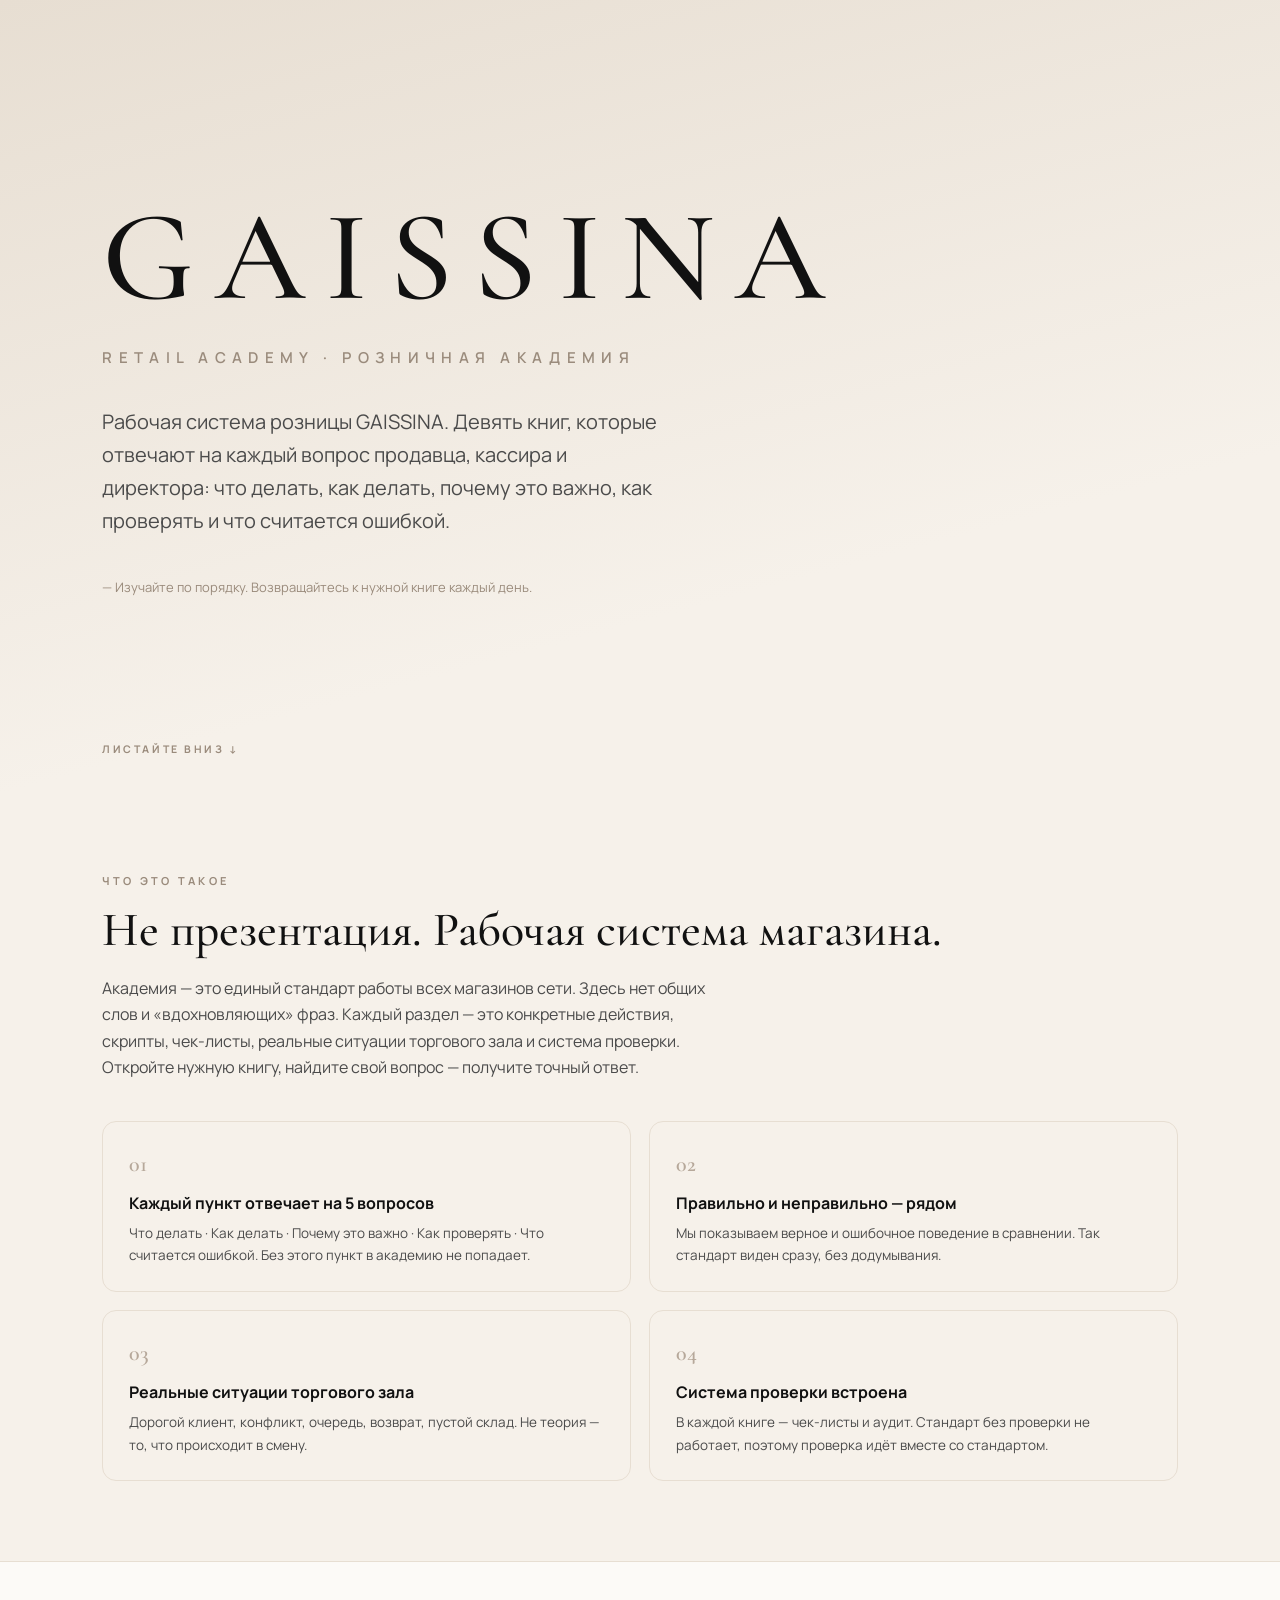
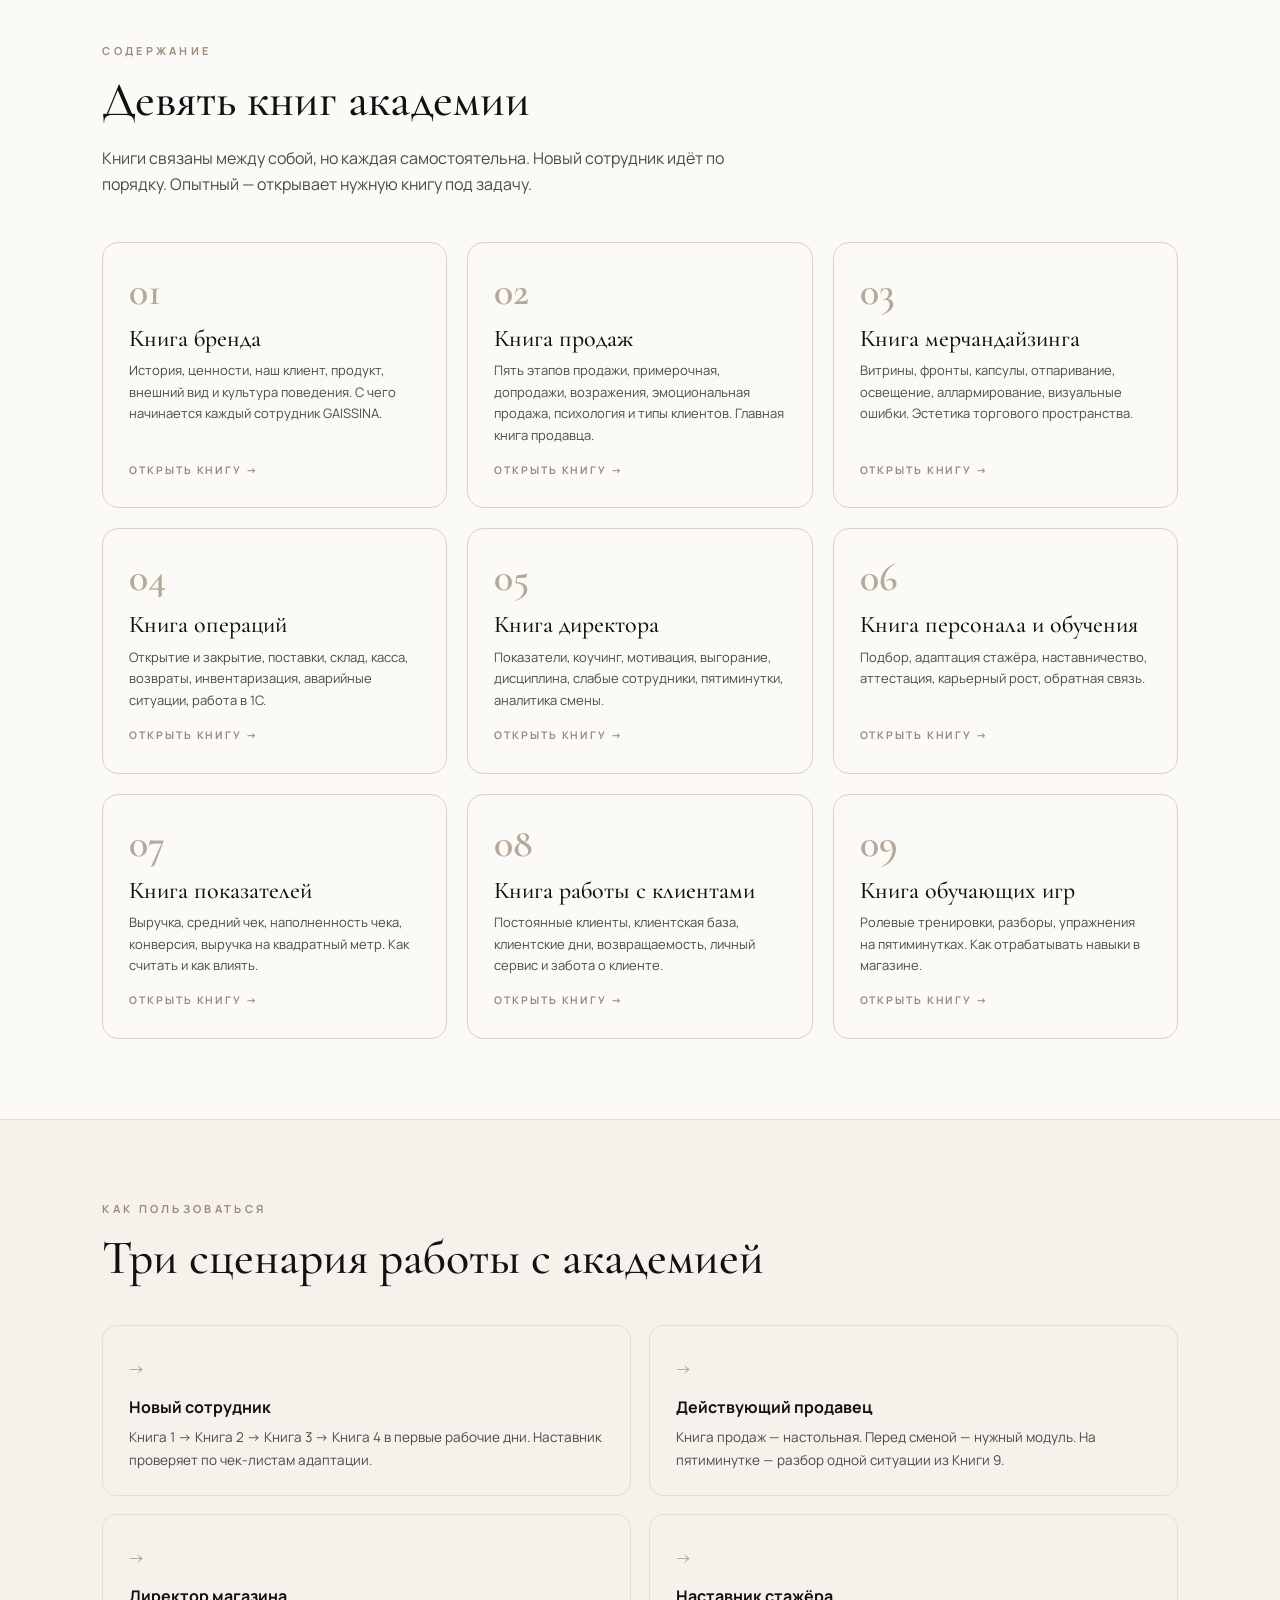
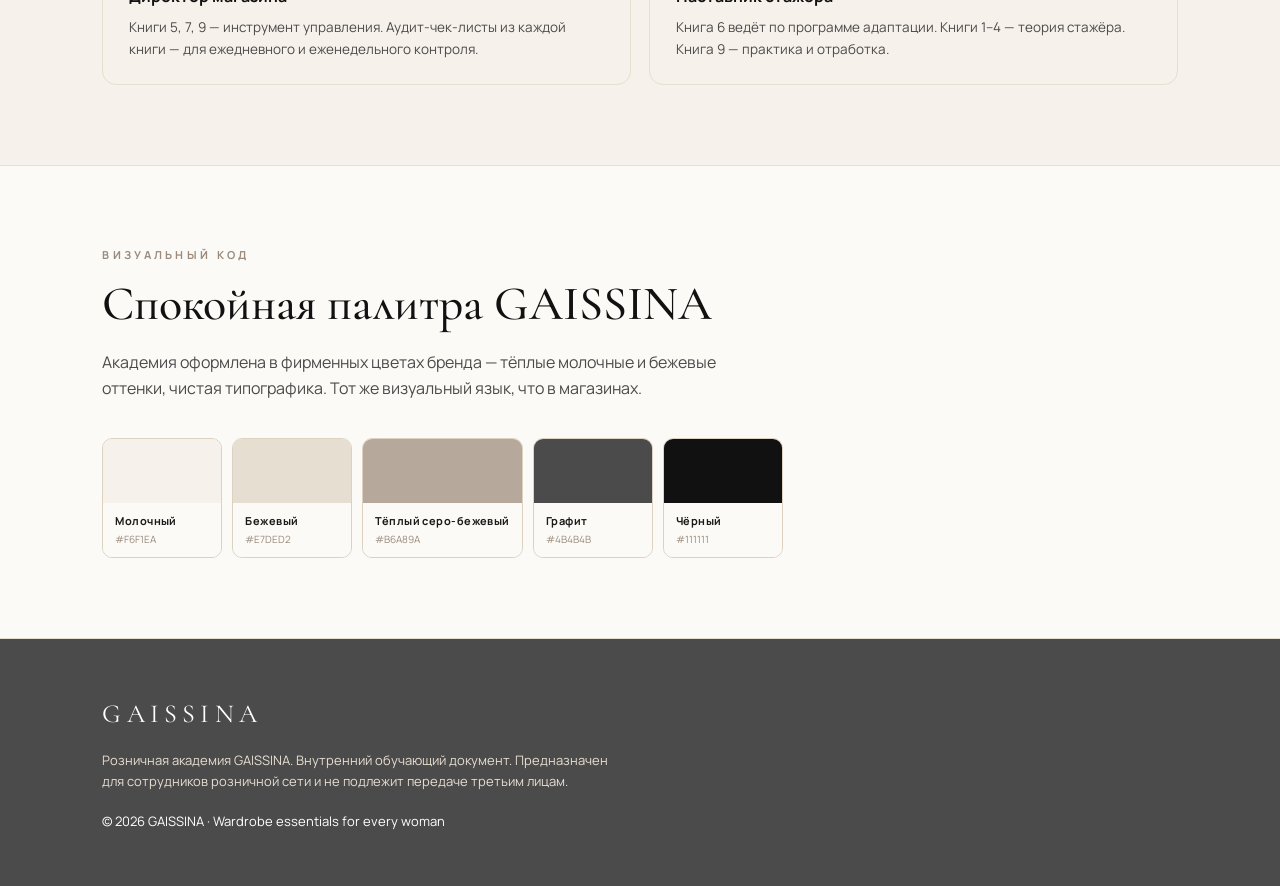
==== index.html @ 2a3641b2 "GAISSINA Retail Academy — полная академия из 9 книг Корпоративная розничная академия GAISSINA: 9 кни" ====
<!DOCTYPE html>
<html lang="ru">
<head>
<meta charset="UTF-8">
<meta name="viewport" content="width=device-width, initial-scale=1">
<meta name="robots" content="noindex, nofollow">
<title>GAISSINA Retail Academy</title>
<link rel="stylesheet" href="assets/style.css">
</head>
<body class="home" data-book="">
<div class="progress"><span></span></div>

<!-- ================= ОБЛОЖКА ================= -->
<header class="hero">
  <div class="hero-mark">GAISSINA</div>
  <div class="hero-sub">Retail Academy · Розничная академия</div>
  <p class="hero-lead">
    Рабочая система розницы GAISSINA. Девять книг, которые отвечают на каждый
    вопрос продавца, кассира и директора: что делать, как делать, почему это
    важно, как проверять и что считается ошибкой.
  </p>
  <div class="hero-note">— Изучайте по порядку. Возвращайтесь к нужной книге каждый день.</div>
  <div class="hero-scroll">Листайте вниз ↓</div>
</header>

<!-- ================= ЧТО ЭТО ================= -->
<section class="home-sec">
  <div class="sec-kicker">Что это такое</div>
  <h2 class="sec-h">Не презентация. Рабочая система магазина.</h2>
  <p class="sec-lead">
    Академия — это единый стандарт работы всех магазинов сети. Здесь нет общих
    слов и «вдохновляющих» фраз. Каждый раздел — это конкретные действия,
    скрипты, чек-листы, реальные ситуации торгового зала и система проверки.
    Откройте нужную книгу, найдите свой вопрос — получите точный ответ.
  </p>

  <div class="principles">
    <div class="principle">
      <div class="pn">01</div>
      <h4>Каждый пункт отвечает на 5 вопросов</h4>
      <p>Что делать · Как делать · Почему это важно · Как проверять · Что считается ошибкой. Без этого пункт в академию не попадает.</p>
    </div>
    <div class="principle">
      <div class="pn">02</div>
      <h4>Правильно и неправильно — рядом</h4>
      <p>Мы показываем верное и ошибочное поведение в сравнении. Так стандарт виден сразу, без додумывания.</p>
    </div>
    <div class="principle">
      <div class="pn">03</div>
      <h4>Реальные ситуации торгового зала</h4>
      <p>Дорогой клиент, конфликт, очередь, возврат, пустой склад. Не теория — то, что происходит в смену.</p>
    </div>
    <div class="principle">
      <div class="pn">04</div>
      <h4>Система проверки встроена</h4>
      <p>В каждой книге — чек-листы и аудит. Стандарт без проверки не работает, поэтому проверка идёт вместе со стандартом.</p>
    </div>
  </div>
</section>

<!-- ================= ДЕВЯТЬ КНИГ ================= -->
<section class="home-sec alt">
  <div class="sec-kicker">Содержание</div>
  <h2 class="sec-h">Девять книг академии</h2>
  <p class="sec-lead">
    Книги связаны между собой, но каждая самостоятельна. Новый сотрудник идёт
    по порядку. Опытный — открывает нужную книгу под задачу.
  </p>

  <div class="book-grid">
    <a class="book-card" href="books/01-brand-book.html">
      <div class="bc-n">01</div>
      <div class="bc-t">Книга бренда</div>
      <div class="bc-d">История, ценности, наш клиент, продукт, внешний вид и культура поведения. С чего начинается каждый сотрудник GAISSINA.</div>
      <div class="bc-go">Открыть книгу →</div>
    </a>
    <a class="book-card" href="books/02-selling-book.html">
      <div class="bc-n">02</div>
      <div class="bc-t">Книга продаж</div>
      <div class="bc-d">Пять этапов продажи, примерочная, допродажи, возражения, эмоциональная продажа, психология и типы клиентов. Главная книга продавца.</div>
      <div class="bc-go">Открыть книгу →</div>
    </a>
    <a class="book-card" href="books/03-vm-book.html">
      <div class="bc-n">03</div>
      <div class="bc-t">Книга мерчандайзинга</div>
      <div class="bc-d">Витрины, фронты, капсулы, отпаривание, освещение, аллармирование, визуальные ошибки. Эстетика торгового пространства.</div>
      <div class="bc-go">Открыть книгу →</div>
    </a>
    <a class="book-card" href="books/04-operations-book.html">
      <div class="bc-n">04</div>
      <div class="bc-t">Книга операций</div>
      <div class="bc-d">Открытие и закрытие, поставки, склад, касса, возвраты, инвентаризация, аварийные ситуации, работа в 1С.</div>
      <div class="bc-go">Открыть книгу →</div>
    </a>
    <a class="book-card" href="books/05-director-book.html">
      <div class="bc-n">05</div>
      <div class="bc-t">Книга директора</div>
      <div class="bc-d">Показатели, коучинг, мотивация, выгорание, дисциплина, слабые сотрудники, пятиминутки, аналитика смены.</div>
      <div class="bc-go">Открыть книгу →</div>
    </a>
    <a class="book-card" href="books/06-hr-training-book.html">
      <div class="bc-n">06</div>
      <div class="bc-t">Книга персонала и обучения</div>
      <div class="bc-d">Подбор, адаптация стажёра, наставничество, аттестация, карьерный рост, обратная связь.</div>
      <div class="bc-go">Открыть книгу →</div>
    </a>
    <a class="book-card" href="books/07-kpi-book.html">
      <div class="bc-n">07</div>
      <div class="bc-t">Книга показателей</div>
      <div class="bc-d">Выручка, средний чек, наполненность чека, конверсия, выручка на квадратный метр. Как считать и как влиять.</div>
      <div class="bc-go">Открыть книгу →</div>
    </a>
    <a class="book-card" href="books/08-clienteling-book.html">
      <div class="bc-n">08</div>
      <div class="bc-t">Книга работы с клиентами</div>
      <div class="bc-d">Постоянные клиенты, клиентская база, клиентские дни, возвращаемость, личный сервис и забота о клиенте.</div>
      <div class="bc-go">Открыть книгу →</div>
    </a>
    <a class="book-card" href="books/09-games-book.html">
      <div class="bc-n">09</div>
      <div class="bc-t">Книга обучающих игр</div>
      <div class="bc-d">Ролевые тренировки, разборы, упражнения на пятиминутках. Как отрабатывать навыки в магазине.</div>
      <div class="bc-go">Открыть книгу →</div>
    </a>
  </div>
</section>

<!-- ================= КАК ПОЛЬЗОВАТЬСЯ ================= -->
<section class="home-sec">
  <div class="sec-kicker">Как пользоваться</div>
  <h2 class="sec-h">Три сценария работы с академией</h2>
  <div class="principles">
    <div class="principle">
      <div class="pn">→</div>
      <h4>Новый сотрудник</h4>
      <p>Книга 1 → Книга 2 → Книга 3 → Книга 4 в первые рабочие дни. Наставник проверяет по чек-листам адаптации.</p>
    </div>
    <div class="principle">
      <div class="pn">→</div>
      <h4>Действующий продавец</h4>
      <p>Книга продаж — настольная. Перед сменой — нужный модуль. На пятиминутке — разбор одной ситуации из Книги 9.</p>
    </div>
    <div class="principle">
      <div class="pn">→</div>
      <h4>Директор магазина</h4>
      <p>Книги 5, 7, 9 — инструмент управления. Аудит-чек-листы из каждой книги — для ежедневного и еженедельного контроля.</p>
    </div>
    <div class="principle">
      <div class="pn">→</div>
      <h4>Наставник стажёра</h4>
      <p>Книга 6 ведёт по программе адаптации. Книги 1–4 — теория стажёра. Книга 9 — практика и отработка.</p>
    </div>
  </div>
</section>

<!-- ================= ФИРМЕННЫЙ СТИЛЬ ================= -->
<section class="home-sec alt">
  <div class="sec-kicker">Визуальный код</div>
  <h2 class="sec-h">Спокойная палитра GAISSINA</h2>
  <p class="sec-lead">
    Академия оформлена в фирменных цветах бренда — тёплые молочные и бежевые
    оттенки, чистая типографика. Тот же визуальный язык, что в магазинах.
  </p>
  <div class="swatches">
    <div class="swatch"><div class="chip" style="background:#F6F1EA"></div><div class="sw-t"><b>Молочный</b><span>#F6F1EA</span></div></div>
    <div class="swatch"><div class="chip" style="background:#E7DED2"></div><div class="sw-t"><b>Бежевый</b><span>#E7DED2</span></div></div>
    <div class="swatch"><div class="chip" style="background:#B6A89A"></div><div class="sw-t"><b>Тёплый серо-бежевый</b><span>#B6A89A</span></div></div>
    <div class="swatch"><div class="chip" style="background:#4B4B4B"></div><div class="sw-t"><b>Графит</b><span>#4B4B4B</span></div></div>
    <div class="swatch"><div class="chip" style="background:#111111"></div><div class="sw-t"><b>Чёрный</b><span>#111111</span></div></div>
  </div>
</section>

<!-- ================= ПОДВАЛ ================= -->
<footer class="home-foot">
  <div class="ff-mark">GAISSINA</div>
  <p style="margin-top:14px;max-width:520px">
    Розничная академия GAISSINA. Внутренний обучающий документ. Предназначен
    для сотрудников розничной сети и не подлежит передаче третьим лицам.
  </p>
  <p style="margin-top:18px;color:#fff">© <span data-year>2026</span> GAISSINA · Wardrobe essentials for every woman</p>
</footer>

<script src="assets/academy.js"></script>
</body>
</html>
---- assets/style.css ----
/* ============================================================
   GAISSINA RETAIL ACADEMY — дизайн-система
   Палитра: Milk / Beige / Taupe / Graphite / Black
   ============================================================ */

@import url('https://fonts.googleapis.com/css2?family=Cormorant+Garamond:wght@400;500;600&family=Manrope:wght@300;400;500;600;700&display=swap');

:root{
  --milk:#F6F1EA;
  --paper:#FCFAF7;
  --beige:#E7DED2;
  --beige-d:#DDD2C2;
  --taupe:#B6A89A;
  --taupe-d:#9A8B7C;
  --graphite:#4B4B4B;
  --ink:#1A1A1A;
  --black:#111111;

  --ok:#5C7A5C;
  --ok-bg:#EAEFE4;
  --ok-bd:#C2D1B4;
  --no:#A6584A;
  --no-bg:#F2E4E0;
  --no-bd:#E0C3BB;
  --gold:#9C7B43;
  --gold-bg:#F3EBDA;

  --serif:'Cormorant Garamond', Georgia, 'Times New Roman', serif;
  --sans:'Manrope', 'Segoe UI', system-ui, -apple-system, sans-serif;

  --sidebar-w:296px;
  --shadow:0 1px 2px rgba(40,30,20,.05), 0 8px 30px rgba(40,30,20,.07);
}

*{box-sizing:border-box;margin:0;padding:0}
html{scroll-behavior:smooth}
body{
  font-family:var(--sans);
  background:var(--milk);
  color:var(--ink);
  font-weight:400;
  line-height:1.65;
  -webkit-font-smoothing:antialiased;
}
img{max-width:100%}
a{color:inherit}

/* ---------- Прогресс чтения ---------- */
.progress{position:fixed;top:0;left:0;right:0;height:3px;background:transparent;z-index:120}
.progress span{display:block;height:100%;width:0;background:linear-gradient(90deg,var(--taupe),var(--graphite))}

/* ============================================================
   РАСКЛАДКА: боковое меню + контент
   ============================================================ */
.sidebar{
  position:fixed;top:0;left:0;bottom:0;width:var(--sidebar-w);
  background:var(--paper);border-right:1px solid var(--beige);
  display:flex;flex-direction:column;z-index:100;
  overflow-y:auto;
}
.sb-brand{padding:30px 28px 22px;border-bottom:1px solid var(--beige)}
.sb-mark{
  font-family:var(--serif);font-size:30px;letter-spacing:.22em;
  font-weight:500;color:var(--black);
}
.sb-sub{
  font-size:9.5px;letter-spacing:.34em;text-transform:uppercase;
  color:var(--taupe-d);margin-top:7px;font-weight:600;
}
.sb-scroll{padding:16px 14px 30px;flex:1}
.sb-cap{
  font-size:9.5px;letter-spacing:.26em;text-transform:uppercase;
  color:var(--taupe-d);font-weight:700;padding:12px 14px 8px;
}
.sb-link{
  display:flex;gap:12px;align-items:baseline;
  padding:9px 14px;border-radius:9px;text-decoration:none;
  color:var(--graphite);font-size:13.5px;line-height:1.4;
  transition:background .15s,color .15s;
}
.sb-link:hover{background:var(--milk)}
.sb-link .n{
  font-family:var(--serif);font-size:15px;color:var(--taupe-d);
  min-width:20px;font-weight:600;
}
.sb-link.current{background:var(--graphite);color:#fff}
.sb-link.current .n{color:var(--beige)}
.sb-link.soon{opacity:.55}
.sb-link .badge{
  margin-left:auto;font-size:8px;letter-spacing:.1em;
  background:var(--beige);color:var(--taupe-d);
  padding:2px 6px;border-radius:20px;font-weight:700;
  text-transform:uppercase;align-self:center;
}
.sb-foot{
  padding:16px 28px;border-top:1px solid var(--beige);
  font-size:11px;color:var(--taupe-d);
}

/* ---------- кнопка меню (моб.) ---------- */
.menu-btn{
  display:none;position:fixed;top:14px;left:14px;z-index:130;
  width:44px;height:44px;border-radius:11px;border:1px solid var(--beige);
  background:var(--paper);cursor:pointer;align-items:center;justify-content:center;
}
.menu-btn span,.menu-btn span::before,.menu-btn span::after{
  content:'';display:block;width:18px;height:2px;background:var(--graphite);position:relative;
}
.menu-btn span::before{position:absolute;top:-6px}
.menu-btn span::after{position:absolute;top:6px}
.scrim{
  display:none;position:fixed;inset:0;background:rgba(30,22,15,.4);z-index:95;
}

/* ---------- контент ---------- */
.content{
  margin-left:var(--sidebar-w);
  padding:0;
  min-height:100vh;
}
.wrap{max-width:880px;margin:0 auto;padding:0 56px}

/* ============================================================
   ШАПКА КНИГИ
   ============================================================ */
.book-head{
  background:linear-gradient(170deg,var(--beige) 0%,var(--milk) 90%);
  border-bottom:1px solid var(--beige-d);
  padding:74px 0 56px;
}
.book-kicker{
  font-size:11px;letter-spacing:.32em;text-transform:uppercase;
  color:var(--taupe-d);font-weight:700;
}
.book-title{
  font-family:var(--serif);font-weight:500;
  font-size:clamp(40px,6vw,68px);line-height:1.04;
  color:var(--black);margin:18px 0 0;letter-spacing:-.01em;
}
.book-lead{
  font-size:17px;color:var(--graphite);margin-top:20px;max-width:620px;
  font-weight:400;
}
.book-meta{
  margin-top:30px;display:flex;flex-wrap:wrap;gap:10px;
}
.book-meta .pill{
  background:var(--paper);border:1px solid var(--beige-d);
  padding:7px 14px;border-radius:30px;font-size:12px;color:var(--graphite);
}

/* ============================================================
   ОГЛАВЛЕНИЕ КНИГИ
   ============================================================ */
.toc{
  background:var(--paper);border:1px solid var(--beige);
  border-radius:16px;padding:30px 34px;margin:46px 0;
}
.toc h3{
  font-size:11px;letter-spacing:.26em;text-transform:uppercase;
  color:var(--taupe-d);font-weight:700;margin-bottom:18px;
}
.toc ol{list-style:none;counter-reset:toc}
.toc li{counter-increment:toc;border-top:1px solid var(--beige)}
.toc li:first-child{border-top:none}
.toc a{
  display:flex;gap:16px;align-items:baseline;
  padding:11px 0;text-decoration:none;color:var(--ink);
  transition:color .15s;
}
.toc a:hover{color:var(--taupe-d)}
.toc a::before{
  content:counter(toc,decimal-leading-zero);
  font-family:var(--serif);font-size:16px;color:var(--taupe);
  font-weight:600;min-width:30px;
}
.toc a .t{flex:1;font-size:14.5px}
.toc a .d{font-size:12px;color:var(--taupe-d)}

/* ============================================================
   МОДУЛЬ / РАЗДЕЛ
   ============================================================ */
.module{padding:54px 0;border-top:1px solid var(--beige-d)}
.module:first-of-type{border-top:none}
.module-tag{
  display:flex;align-items:center;gap:14px;margin-bottom:8px;
}
.module-tag .num{
  font-family:var(--serif);font-size:46px;line-height:1;
  color:var(--taupe);font-weight:600;
}
.module-tag .lbl{
  font-size:10.5px;letter-spacing:.28em;text-transform:uppercase;
  color:var(--taupe-d);font-weight:700;
}
.module-title{
  font-family:var(--serif);font-weight:500;
  font-size:clamp(28px,3.6vw,40px);line-height:1.12;
  color:var(--black);margin:6px 0 18px;letter-spacing:-.01em;
}
.module-intro{font-size:16px;color:var(--graphite);margin-bottom:8px}

h3.sec{
  font-size:20px;font-weight:700;color:var(--black);
  margin:38px 0 14px;letter-spacing:-.01em;
}
h4.sub{
  font-size:15px;font-weight:700;color:var(--graphite);
  margin:26px 0 10px;
}
.module p{margin:13px 0;font-size:15px;color:#2c2925}
.module ul,.module ol{margin:13px 0 13px 4px;padding-left:22px}
.module li{margin:7px 0;font-size:15px;color:#2c2925}
.lead-p{font-size:16.5px;color:var(--graphite)}
strong{font-weight:700;color:var(--black)}
em{font-style:normal;background:var(--gold-bg);padding:0 4px;border-radius:3px}

/* ============================================================
   БЛОК «ЧТО / КАК / ПОЧЕМУ / КАК ПРОВЕРИТЬ / ОШИБКА»
   ============================================================ */
.spec{
  border:1px solid var(--beige-d);border-radius:14px;
  overflow:hidden;margin:24px 0;background:var(--paper);
}
.spec-row{display:flex;border-top:1px solid var(--beige)}
.spec-row:first-child{border-top:none}
.spec-key{
  flex:0 0 150px;padding:16px 18px;
  font-size:10.5px;letter-spacing:.13em;text-transform:uppercase;
  font-weight:700;color:var(--taupe-d);
  background:var(--milk);border-right:1px solid var(--beige);
}
.spec-val{padding:15px 20px;font-size:14.5px;color:#2c2925;flex:1}
.spec-val p{margin:7px 0;font-size:14.5px}
.spec-val ul{margin:6px 0 6px 2px}
.spec-val li{font-size:14px;margin:5px 0}
.spec-row.err .spec-key{background:var(--no-bg);color:var(--no)}
.spec-row.err .spec-val{background:#fbf4f2}
.spec-row.check .spec-key{background:var(--ok-bg);color:var(--ok)}

/* ============================================================
   СРАВНЕНИЕ ПРАВИЛЬНО / НЕПРАВИЛЬНО
   ============================================================ */
.compare{display:grid;grid-template-columns:1fr 1fr;gap:16px;margin:24px 0}
.cmp{border-radius:14px;padding:20px 22px;border:1px solid}
.cmp.yes{background:var(--ok-bg);border-color:var(--ok-bd)}
.cmp.no{background:var(--no-bg);border-color:var(--no-bd)}
.cmp-h{
  display:flex;align-items:center;gap:9px;font-weight:700;
  font-size:12px;letter-spacing:.12em;text-transform:uppercase;margin-bottom:10px;
}
.cmp.yes .cmp-h{color:var(--ok)}
.cmp.no .cmp-h{color:var(--no)}
.cmp-ic{
  width:22px;height:22px;border-radius:50%;color:#fff;
  display:flex;align-items:center;justify-content:center;font-size:13px;
}
.cmp.yes .cmp-ic{background:var(--ok)}
.cmp.no .cmp-ic{background:var(--no)}
.cmp p{margin:8px 0;font-size:14px;color:#2c2925}
.cmp ul{margin:6px 0 0 2px;padding-left:20px}
.cmp li{font-size:13.5px;margin:6px 0}

/* ============================================================
   ДИАЛОГ / СКРИПТ
   ============================================================ */
.script{
  background:var(--paper);border:1px solid var(--beige-d);
  border-radius:14px;padding:8px 22px 18px;margin:22px 0;
}
.script-h{
  font-size:10.5px;letter-spacing:.2em;text-transform:uppercase;
  color:var(--taupe-d);font-weight:700;padding:14px 0 8px;
  border-bottom:1px solid var(--beige);margin-bottom:6px;
}
.line{display:flex;gap:14px;padding:9px 0;border-top:1px solid var(--milk)}
.line:first-of-type{border-top:none}
.role{
  flex:0 0 92px;font-size:10.5px;font-weight:700;text-transform:uppercase;
  letter-spacing:.06em;padding-top:3px;
}
.line.s .role{color:var(--graphite)}
.line.c .role{color:var(--taupe-d)}
.line .say{flex:1;font-size:14.5px;color:#2c2925}
.line.s .say{font-weight:500}
.line .say .note{display:block;font-size:12px;color:var(--taupe-d);margin-top:3px}

/* ============================================================
   ЧЕК-ЛИСТ
   ============================================================ */
.checklist{
  background:var(--paper);border:1px solid var(--beige-d);
  border-radius:14px;padding:22px 26px;margin:22px 0;
}
.checklist .ttl{
  font-size:11px;letter-spacing:.2em;text-transform:uppercase;
  color:var(--taupe-d);font-weight:700;margin-bottom:14px;
}
.checklist ul{list-style:none;margin:0;padding:0}
.checklist li{
  display:flex;gap:12px;padding:9px 0;font-size:14px;color:#2c2925;
  border-top:1px solid var(--milk);margin:0;
}
.checklist li:first-child{border-top:none}
.checklist li::before{
  content:'';flex:0 0 18px;height:18px;border:1.6px solid var(--taupe);
  border-radius:5px;margin-top:1px;
}

/* ============================================================
   ВРЕЗКИ: правило / внимание / кейс / тренировка
   ============================================================ */
.callout{
  border-left:3px solid var(--taupe);background:var(--paper);
  border-radius:0 12px 12px 0;padding:18px 22px;margin:22px 0;
}
.callout . co-h{
  font-size:10.5px;letter-spacing:.2em;text-transform:uppercase;
  font-weight:700;color:var(--taupe-d);margin-bottom:6px;
}
.callout p{margin:6px 0;font-size:14.5px}
.callout.warn{border-left-color:var(--no);background:var(--no-bg)}
.callout.warn .co-h{color:var(--no)}
.callout.rule{border-left-color:var(--gold);background:var(--gold-bg)}
.callout.rule .co-h{color:var(--gold)}

.case,.drill{
  border:1px solid var(--beige-d);border-radius:14px;
  padding:22px 24px;margin:22px 0;background:var(--paper);
}
.case{border-left:3px solid var(--graphite)}
.drill{border-left:3px solid var(--gold);background:var(--gold-bg)}
.case-h,.drill-h{
  display:flex;align-items:center;gap:10px;
  font-size:11px;letter-spacing:.16em;text-transform:uppercase;
  font-weight:700;margin-bottom:10px;
}
.case-h{color:var(--graphite)}
.drill-h{color:var(--gold)}
.case-h .ic,.drill-h .ic{
  width:24px;height:24px;border-radius:7px;
  display:flex;align-items:center;justify-content:center;
  color:#fff;font-size:13px;
}
.case-h .ic{background:var(--graphite)}
.drill-h .ic{background:var(--gold)}
.case p,.drill p{font-size:14.5px;margin:9px 0}
.drill ol{margin:10px 0 0 2px}
.drill li{font-size:14px}

/* ============================================================
   ТАБЛИЦЫ (KPI, аудит)
   ============================================================ */
.tbl-wrap{margin:22px 0;overflow-x:auto;border-radius:14px;border:1px solid var(--beige-d)}
table{border-collapse:collapse;width:100%;font-size:13.5px;background:var(--paper)}
thead th{
  background:var(--graphite);color:#fff;text-align:left;
  padding:13px 16px;font-weight:600;font-size:11px;
  letter-spacing:.08em;text-transform:uppercase;
}
tbody td{padding:12px 16px;border-top:1px solid var(--beige);color:#2c2925;vertical-align:top}
tbody tr:nth-child(even){background:var(--milk)}
td .mut{color:var(--taupe-d);font-size:12.5px}

/* ============================================================
   ГЛАВНАЯ СТРАНИЦА
   ============================================================ */
.home{margin-left:0}
.hero{
  min-height:88vh;display:flex;flex-direction:column;justify-content:center;
  padding:90px 8vw;
  background:linear-gradient(165deg,var(--beige) 0%,var(--milk) 70%);
  position:relative;
}
.hero-mark{
  font-family:var(--serif);font-size:clamp(54px,11vw,128px);
  letter-spacing:.16em;font-weight:500;color:var(--black);line-height:1;
}
.hero-sub{
  font-size:clamp(12px,1.6vw,15px);letter-spacing:.42em;text-transform:uppercase;
  color:var(--taupe-d);font-weight:600;margin-top:24px;
}
.hero-lead{
  font-size:clamp(16px,2vw,20px);color:var(--graphite);
  max-width:560px;margin-top:34px;
}
.hero-note{
  margin-top:40px;font-size:13px;color:var(--taupe-d);
  display:flex;gap:8px;align-items:center;
}
.hero-scroll{
  position:absolute;bottom:34px;left:8vw;
  font-size:10.5px;letter-spacing:.24em;text-transform:uppercase;
  color:var(--taupe-d);font-weight:700;
}

.home-sec{padding:80px 8vw}
.home-sec.alt{background:var(--paper);border-top:1px solid var(--beige);border-bottom:1px solid var(--beige)}
.sec-kicker{
  font-size:11px;letter-spacing:.3em;text-transform:uppercase;
  color:var(--taupe-d);font-weight:700;
}
.sec-h{
  font-family:var(--serif);font-weight:500;
  font-size:clamp(30px,4.4vw,48px);color:var(--black);
  margin:14px 0 0;line-height:1.1;
}
.sec-lead{font-size:16px;color:var(--graphite);max-width:640px;margin-top:18px}

.book-grid{
  display:grid;grid-template-columns:repeat(3,1fr);gap:20px;margin-top:44px;
}
.book-card{
  background:var(--paper);border:1px solid var(--beige-d);
  border-radius:16px;padding:28px 26px;text-decoration:none;
  color:inherit;display:flex;flex-direction:column;
  transition:transform .18s,box-shadow .18s,border-color .18s;
  position:relative;min-height:228px;
}
.book-card:hover{transform:translateY(-4px);box-shadow:var(--shadow);border-color:var(--taupe)}
.book-card .bc-n{
  font-family:var(--serif);font-size:40px;color:var(--taupe);
  font-weight:600;line-height:1;
}
.book-card .bc-t{
  font-family:var(--serif);font-size:24px;color:var(--black);
  font-weight:500;margin:14px 0 8px;line-height:1.15;
}
.book-card .bc-d{font-size:13px;color:var(--graphite);flex:1}
.book-card .bc-go{
  font-size:10.5px;letter-spacing:.18em;text-transform:uppercase;
  color:var(--taupe-d);font-weight:700;margin-top:16px;
}
.book-card .bc-soon{
  position:absolute;top:20px;right:20px;font-size:8px;
  letter-spacing:.1em;background:var(--beige);color:var(--taupe-d);
  padding:3px 8px;border-radius:20px;font-weight:700;text-transform:uppercase;
}

.principles{display:grid;grid-template-columns:repeat(2,1fr);gap:18px;margin-top:40px}
.principle{
  background:var(--milk);border-radius:14px;padding:24px 26px;
  border:1px solid var(--beige);
}
.principle .pn{font-family:var(--serif);font-size:22px;color:var(--taupe);font-weight:600}
.principle h4{font-size:16px;font-weight:700;margin:8px 0 6px;color:var(--black)}
.principle p{font-size:13.5px;color:var(--graphite)}

.swatches{display:flex;gap:10px;margin-top:36px;flex-wrap:wrap}
.swatch{border-radius:10px;overflow:hidden;border:1px solid var(--beige-d);min-width:120px}
.swatch .chip{height:64px}
.swatch .sw-t{padding:9px 12px;background:var(--paper);font-size:11px}
.swatch .sw-t b{display:block;letter-spacing:.04em}
.swatch .sw-t span{color:var(--taupe-d);font-size:10px}

.home-foot{
  background:var(--graphite);color:var(--beige);
  padding:54px 8vw;font-size:13px;
}
.home-foot .ff-mark{
  font-family:var(--serif);font-size:26px;letter-spacing:.2em;color:#fff;
}
.home-foot a{color:#fff}

/* ============================================================
   НАВИГАЦИЯ МЕЖДУ КНИГАМИ (низ страницы)
   ============================================================ */
.book-nav{
  display:flex;gap:16px;margin:60px 0 70px;
}
.book-nav a{
  flex:1;background:var(--paper);border:1px solid var(--beige-d);
  border-radius:14px;padding:20px 22px;text-decoration:none;color:inherit;
  transition:border-color .15s;
}
.book-nav a:hover{border-color:var(--taupe)}
.book-nav .bn-dir{
  font-size:10px;letter-spacing:.2em;text-transform:uppercase;
  color:var(--taupe-d);font-weight:700;
}
.book-nav .bn-t{font-family:var(--serif);font-size:19px;color:var(--black);margin-top:6px}
.book-nav a.next{text-align:right}

.placeholder{
  background:var(--gold-bg);border:1px dashed var(--taupe);
  border-radius:14px;padding:24px 26px;margin:30px 0;
}
.placeholder .ph-h{
  font-size:11px;letter-spacing:.18em;text-transform:uppercase;
  font-weight:700;color:var(--gold);margin-bottom:8px;
}
.placeholder p{font-size:14px;color:var(--graphite)}

/* ============================================================
   АДАПТИВ
   ============================================================ */
@media(max-width:1080px){
  .book-grid{grid-template-columns:repeat(2,1fr)}
  .wrap{padding:0 40px}
}
@media(max-width:860px){
  .sidebar{transform:translateX(-100%);transition:transform .25s;width:300px}
  body.nav-open .sidebar{transform:translateX(0)}
  body.nav-open .scrim{display:block}
  .menu-btn{display:flex}
  .content{margin-left:0}
  .wrap{padding:0 22px}
  .book-head{padding:84px 0 44px}
  .compare{grid-template-columns:1fr}
  .principles{grid-template-columns:1fr}
  .book-grid{grid-template-columns:1fr}
  .spec-row{flex-direction:column}
  .spec-key{flex:auto;border-right:none;border-bottom:1px solid var(--beige)}
  .book-nav{flex-direction:column}
  .home-sec,.hero{padding-left:22px;padding-right:22px}
  .hero-scroll{left:22px}
  .line{flex-direction:column;gap:2px}
  .role{flex:auto}
  .photo-grid{grid-template-columns:1fr}
  .step{gap:12px}
}

/* ============================================================
   СЛОТ ПОД ФОТО
   ============================================================ */
.photo-slot{
  border:1.5px dashed var(--taupe);
  background:var(--paper);
  border-radius:14px;
  padding:34px 24px;
  margin:22px 0;
  text-align:center;
}
.photo-slot .ps-ic{font-size:24px;color:var(--taupe)}
.photo-slot .ps-t{
  font-size:11px;letter-spacing:.16em;text-transform:uppercase;
  color:var(--taupe-d);font-weight:700;margin-top:8px;
}
.photo-slot .ps-d{font-size:13px;color:var(--graphite);margin-top:6px}
.photo-slot img{border-radius:10px;display:block;width:100%}
.photo-grid{display:grid;grid-template-columns:1fr 1fr;gap:16px;margin:22px 0}
.photo-grid .photo-slot{margin:0}
.photo-grid .photo-slot.ok{border-color:var(--ok-bd);background:var(--ok-bg)}
.photo-grid .photo-slot.no{border-color:var(--no-bd);background:var(--no-bg)}
.photo-grid .photo-slot.ok .ps-t{color:var(--ok)}
.photo-grid .photo-slot.no .ps-t{color:var(--no)}

/* ============================================================
   ПОШАГОВЫЙ ПРОЦЕСС
   ============================================================ */
.steps{counter-reset:step;margin:24px 0}
.step{
  display:flex;gap:18px;padding:18px 0;border-top:1px solid var(--beige-d);
}
.step:first-child{border-top:none}
.step .step-n{
  counter-increment:step;flex:0 0 42px;height:42px;
  border-radius:50%;background:var(--graphite);color:#fff;
  display:flex;align-items:center;justify-content:center;
  font-family:var(--serif);font-size:20px;font-weight:600;
}
.step .step-n::before{content:counter(step)}
.step .step-b{flex:1}
.step .step-t{font-weight:700;font-size:15.5px;color:var(--black);margin-bottom:4px}
.step .step-b p{margin:5px 0;font-size:14px;color:#2c2925}
.step .step-b ul{margin:6px 0 0 2px;padding-left:20px}
.step .step-b li{font-size:13.5px;margin:4px 0;color:#2c2925}
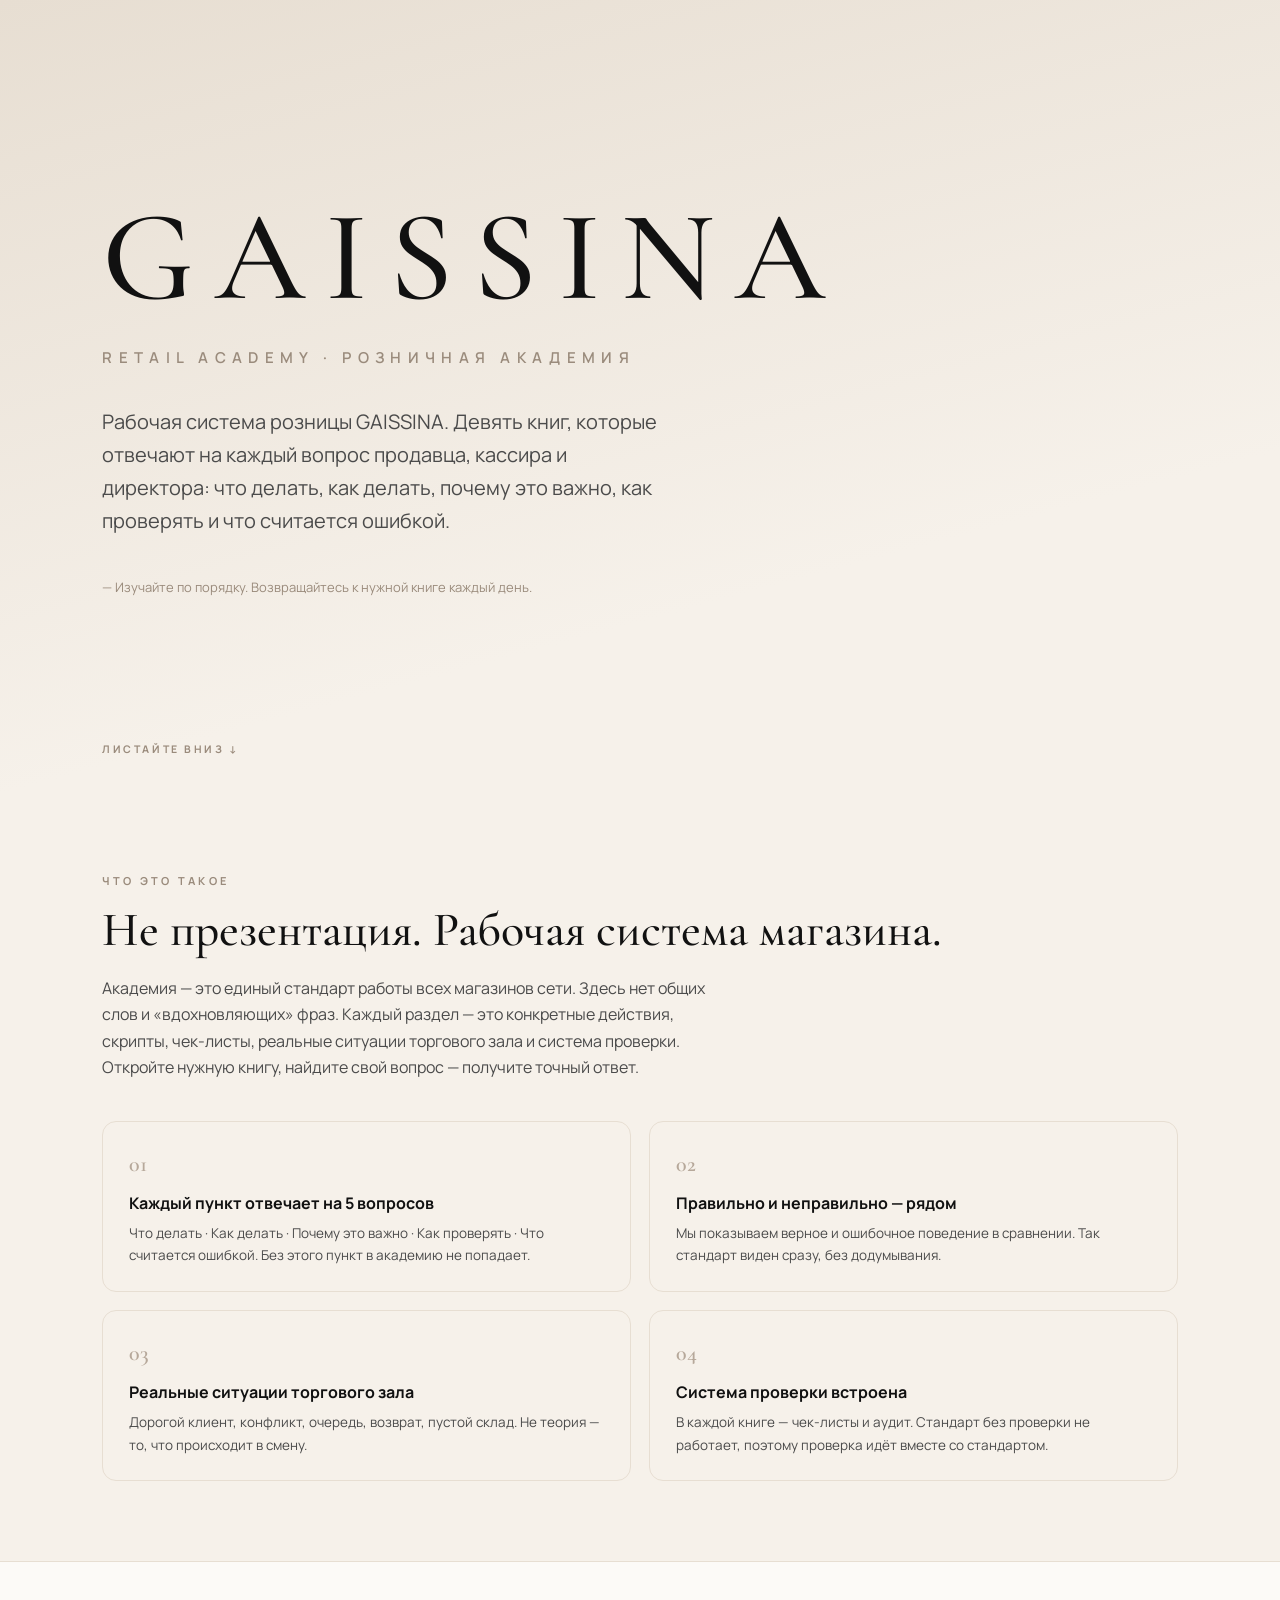
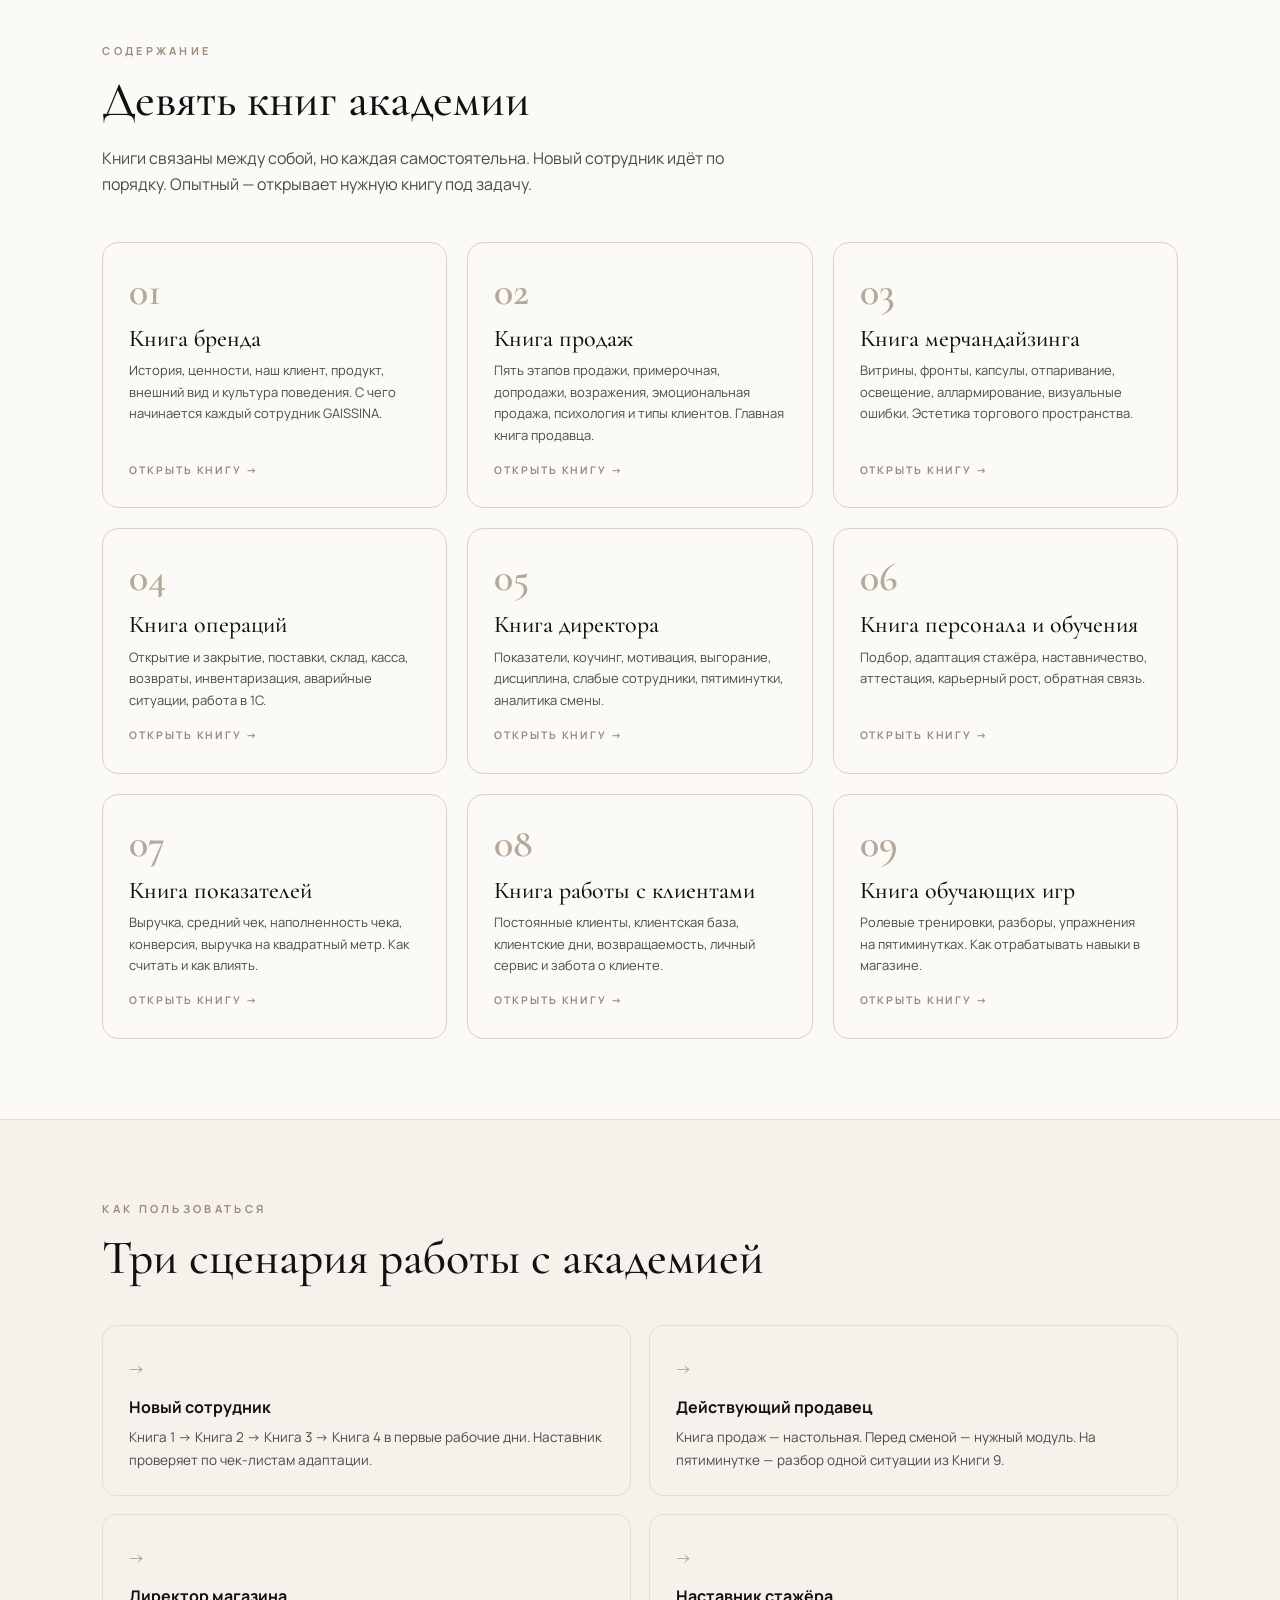
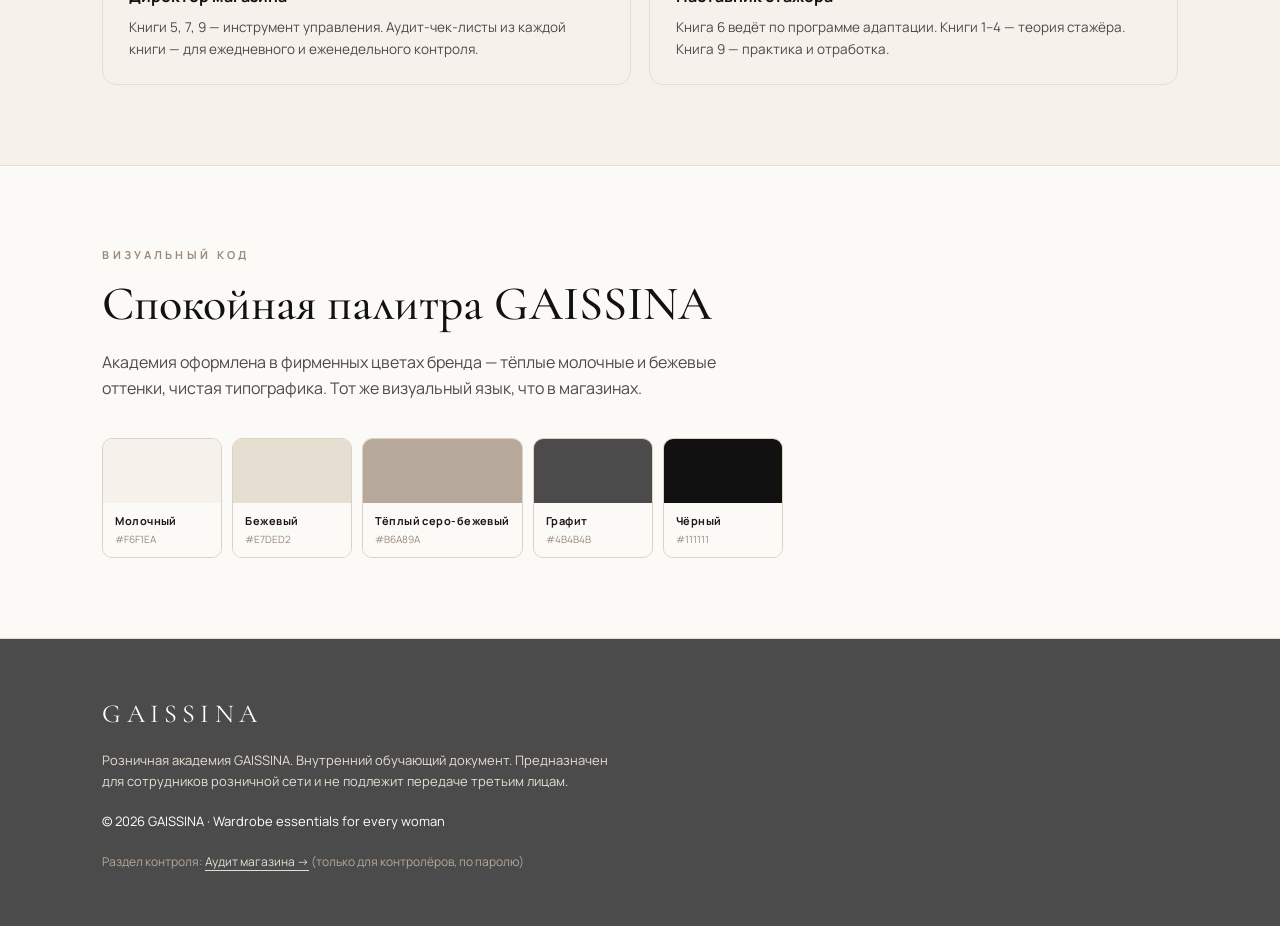
==== commit 39d81d49: "Добавлен раздел «Аудит магазина» — интерактивный чек-лист со сводкой и сохранением в Google Таблицу " ====
--- a/index.html
+++ b/index.html
@@ -178,6 +178,9 @@
     для сотрудников розничной сети и не подлежит передаче третьим лицам.
   </p>
   <p style="margin-top:18px;color:#fff">© <span data-year>2026</span> GAISSINA · Wardrobe essentials for every woman</p>
+  <p style="margin-top:20px;font-size:12px;color:#B6A89A">
+    Раздел контроля: <a href="audit/index.html" style="color:#E7DED2;border-bottom:1px solid #E7DED2;text-decoration:none">Аудит магазина →</a> (только для контролёров, по паролю)
+  </p>
 </footer>
 
 <script src="assets/academy.js"></script>
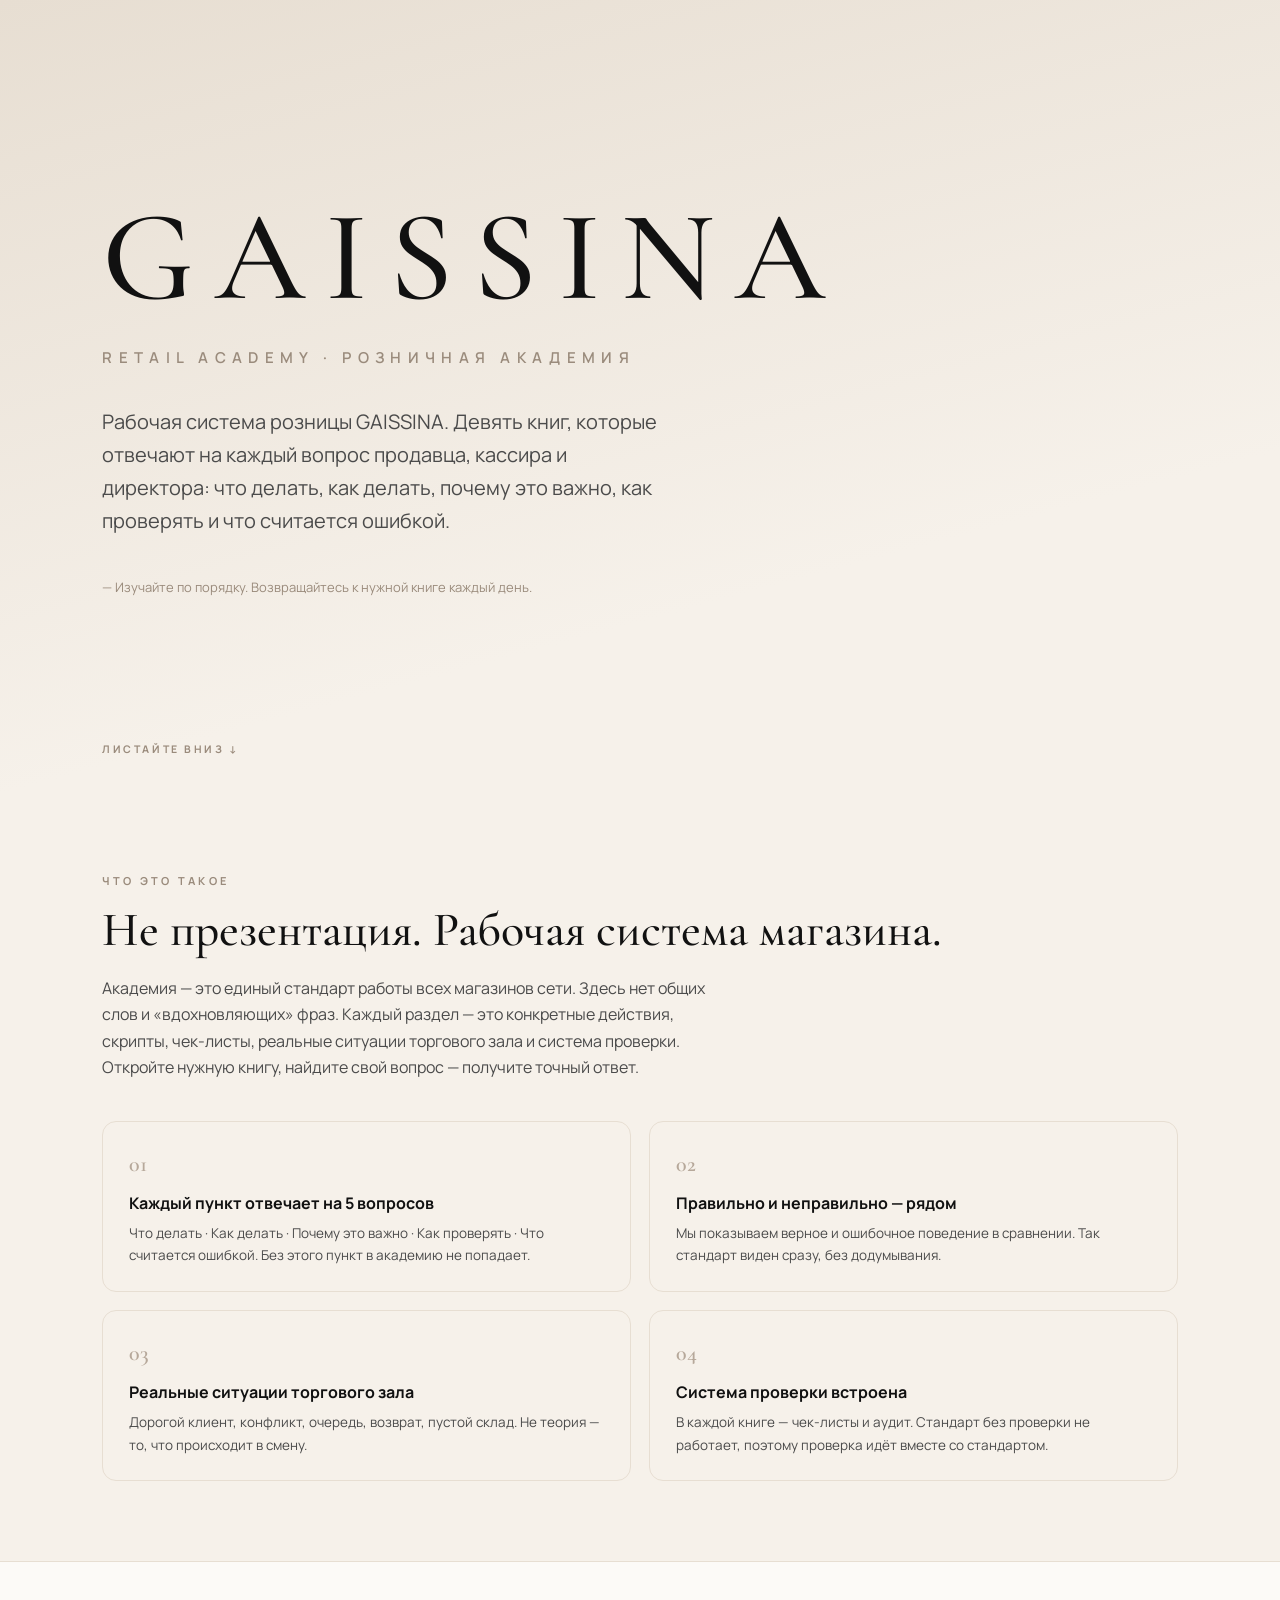
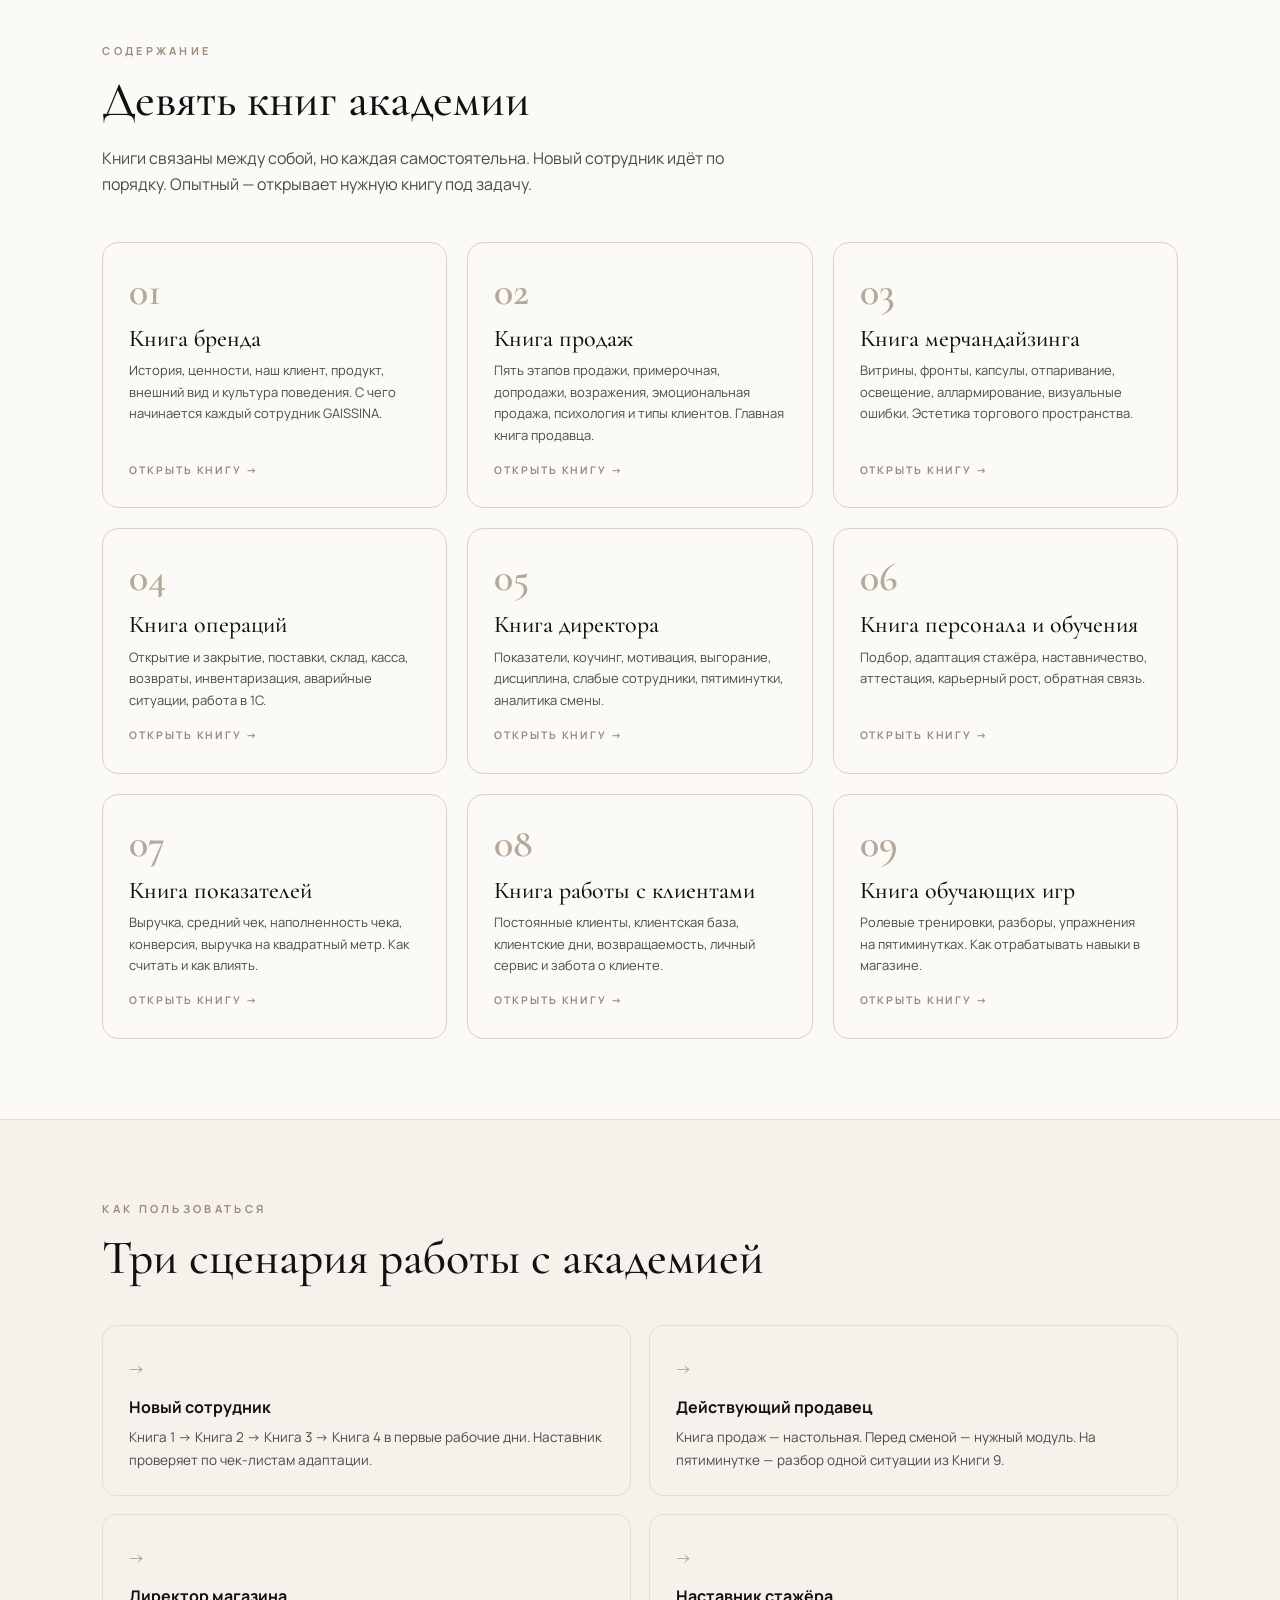
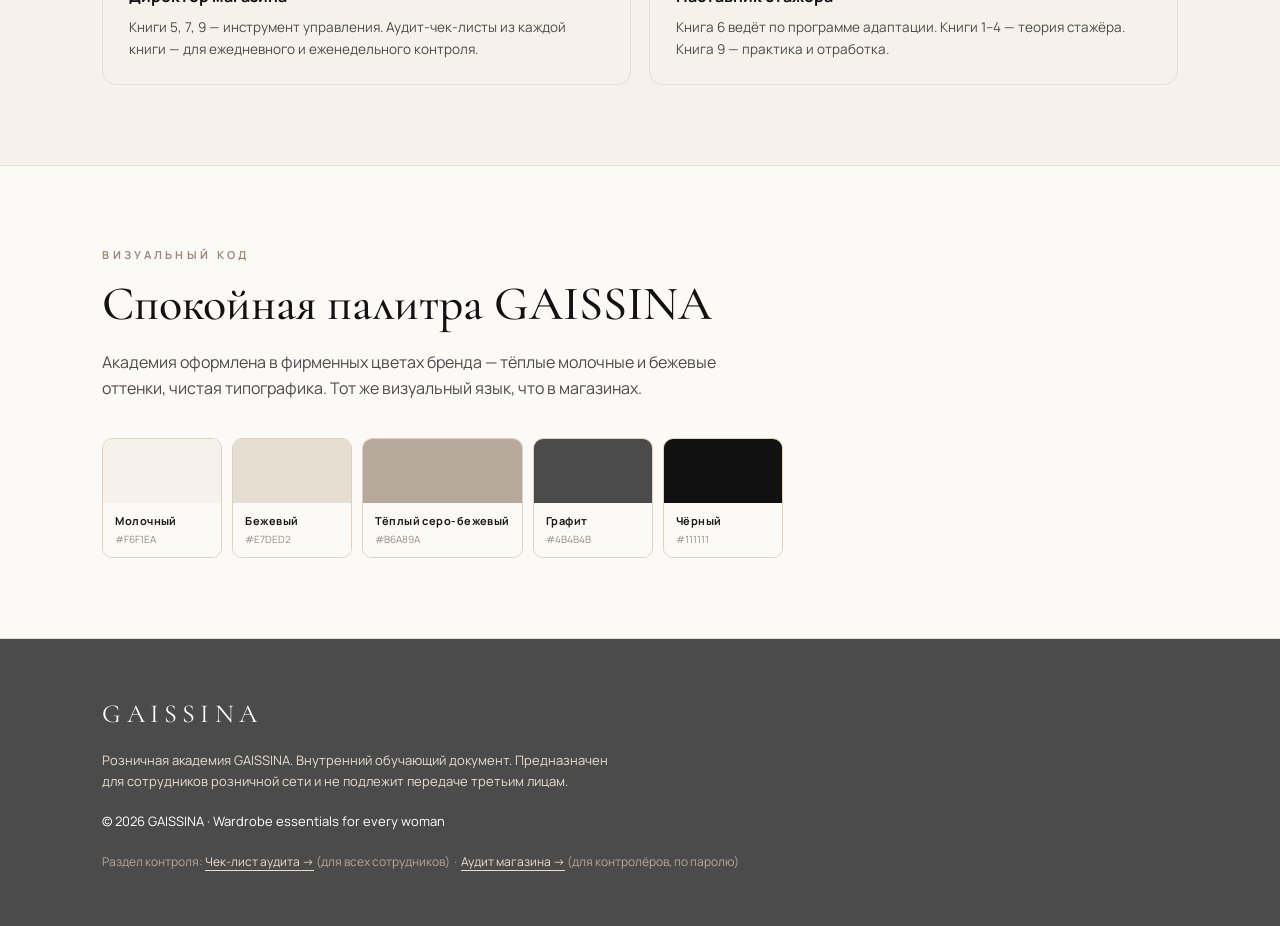
==== commit ea9c652d: "Добавлена страница «Чек-лист аудита» для всех сотрудников - /checklist/index.html — публичная страни" ====
--- a/index.html
+++ b/index.html
@@ -179,7 +179,12 @@
   </p>
   <p style="margin-top:18px;color:#fff">© <span data-year>2026</span> GAISSINA · Wardrobe essentials for every woman</p>
   <p style="margin-top:20px;font-size:12px;color:#B6A89A">
-    Раздел контроля: <a href="audit/index.html" style="color:#E7DED2;border-bottom:1px solid #E7DED2;text-decoration:none">Аудит магазина →</a> (только для контролёров, по паролю)
+    Раздел контроля:
+    <a href="checklist/index.html" style="color:#E7DED2;border-bottom:1px solid #E7DED2;text-decoration:none">Чек-лист аудита →</a>
+    (для всех сотрудников)
+    &nbsp;·&nbsp;
+    <a href="audit/index.html" style="color:#E7DED2;border-bottom:1px solid #E7DED2;text-decoration:none">Аудит магазина →</a>
+    (для контролёров, по паролю)
   </p>
 </footer>
 
